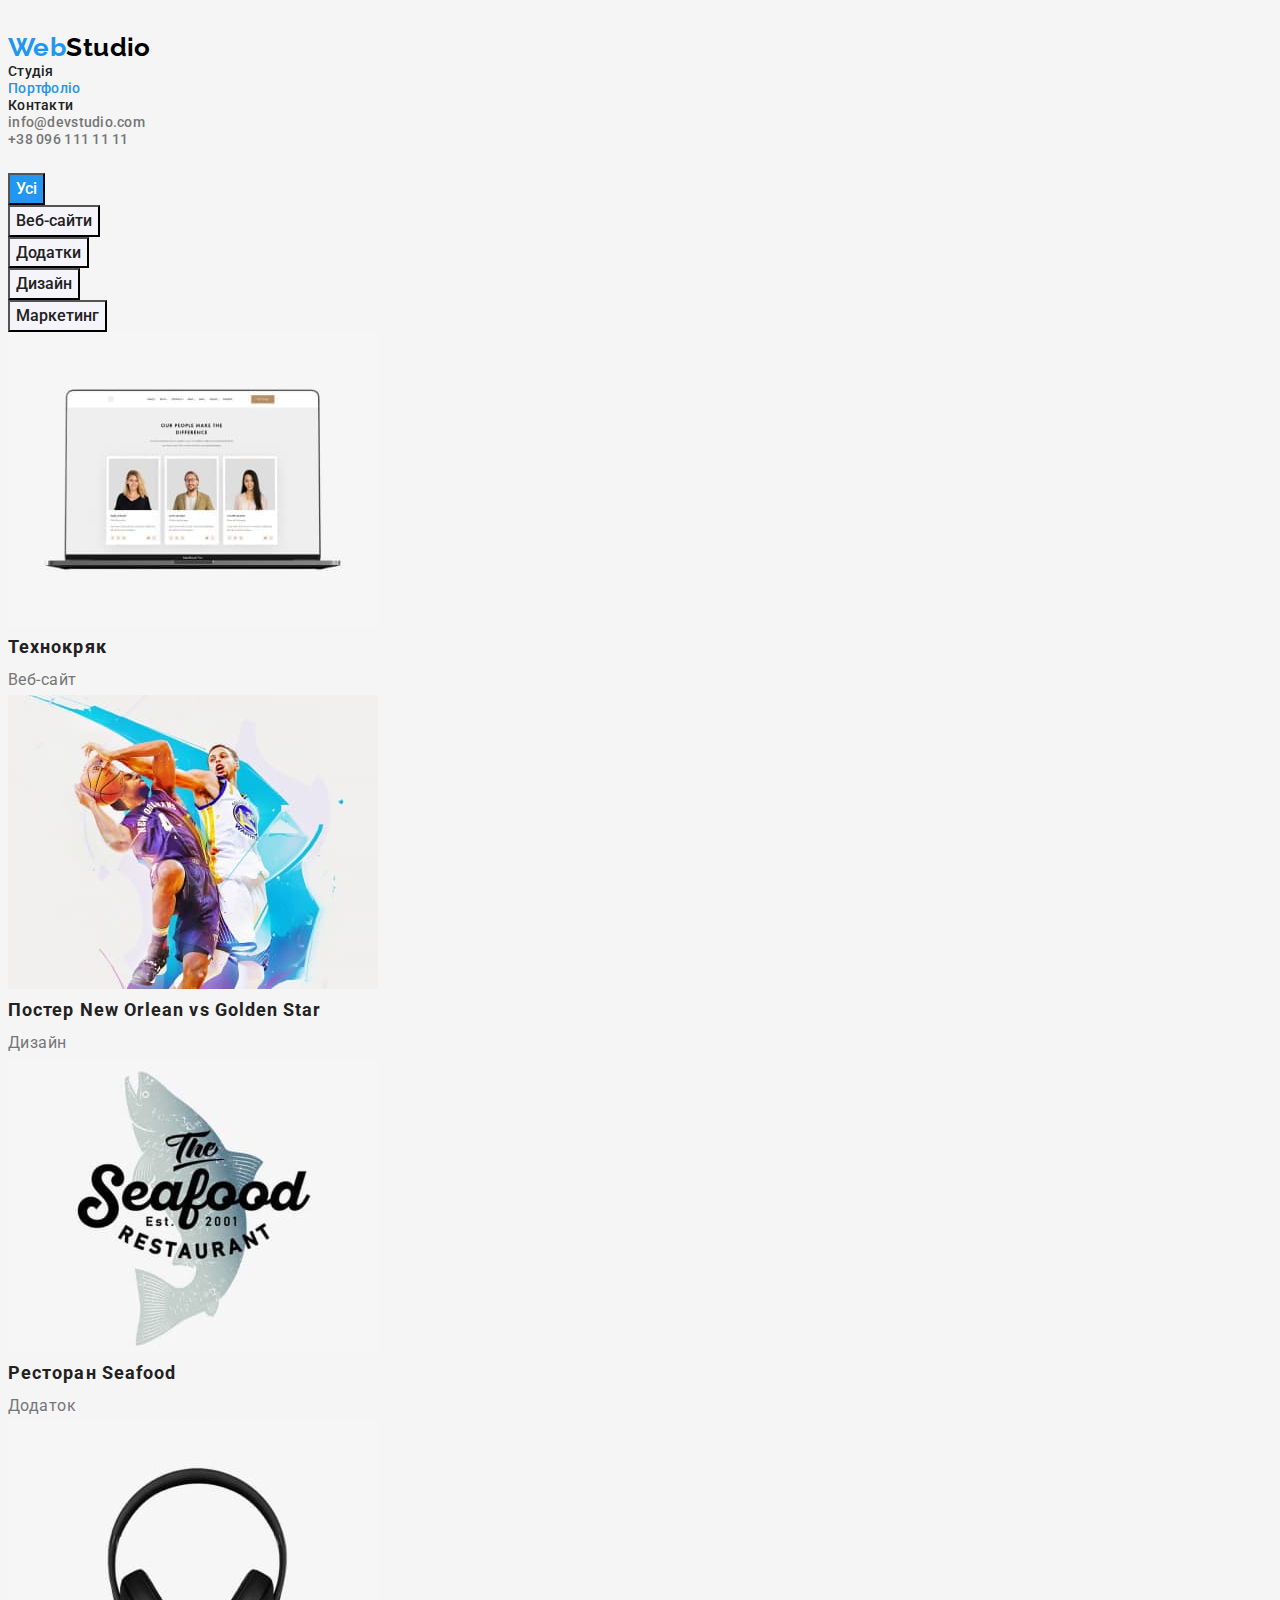
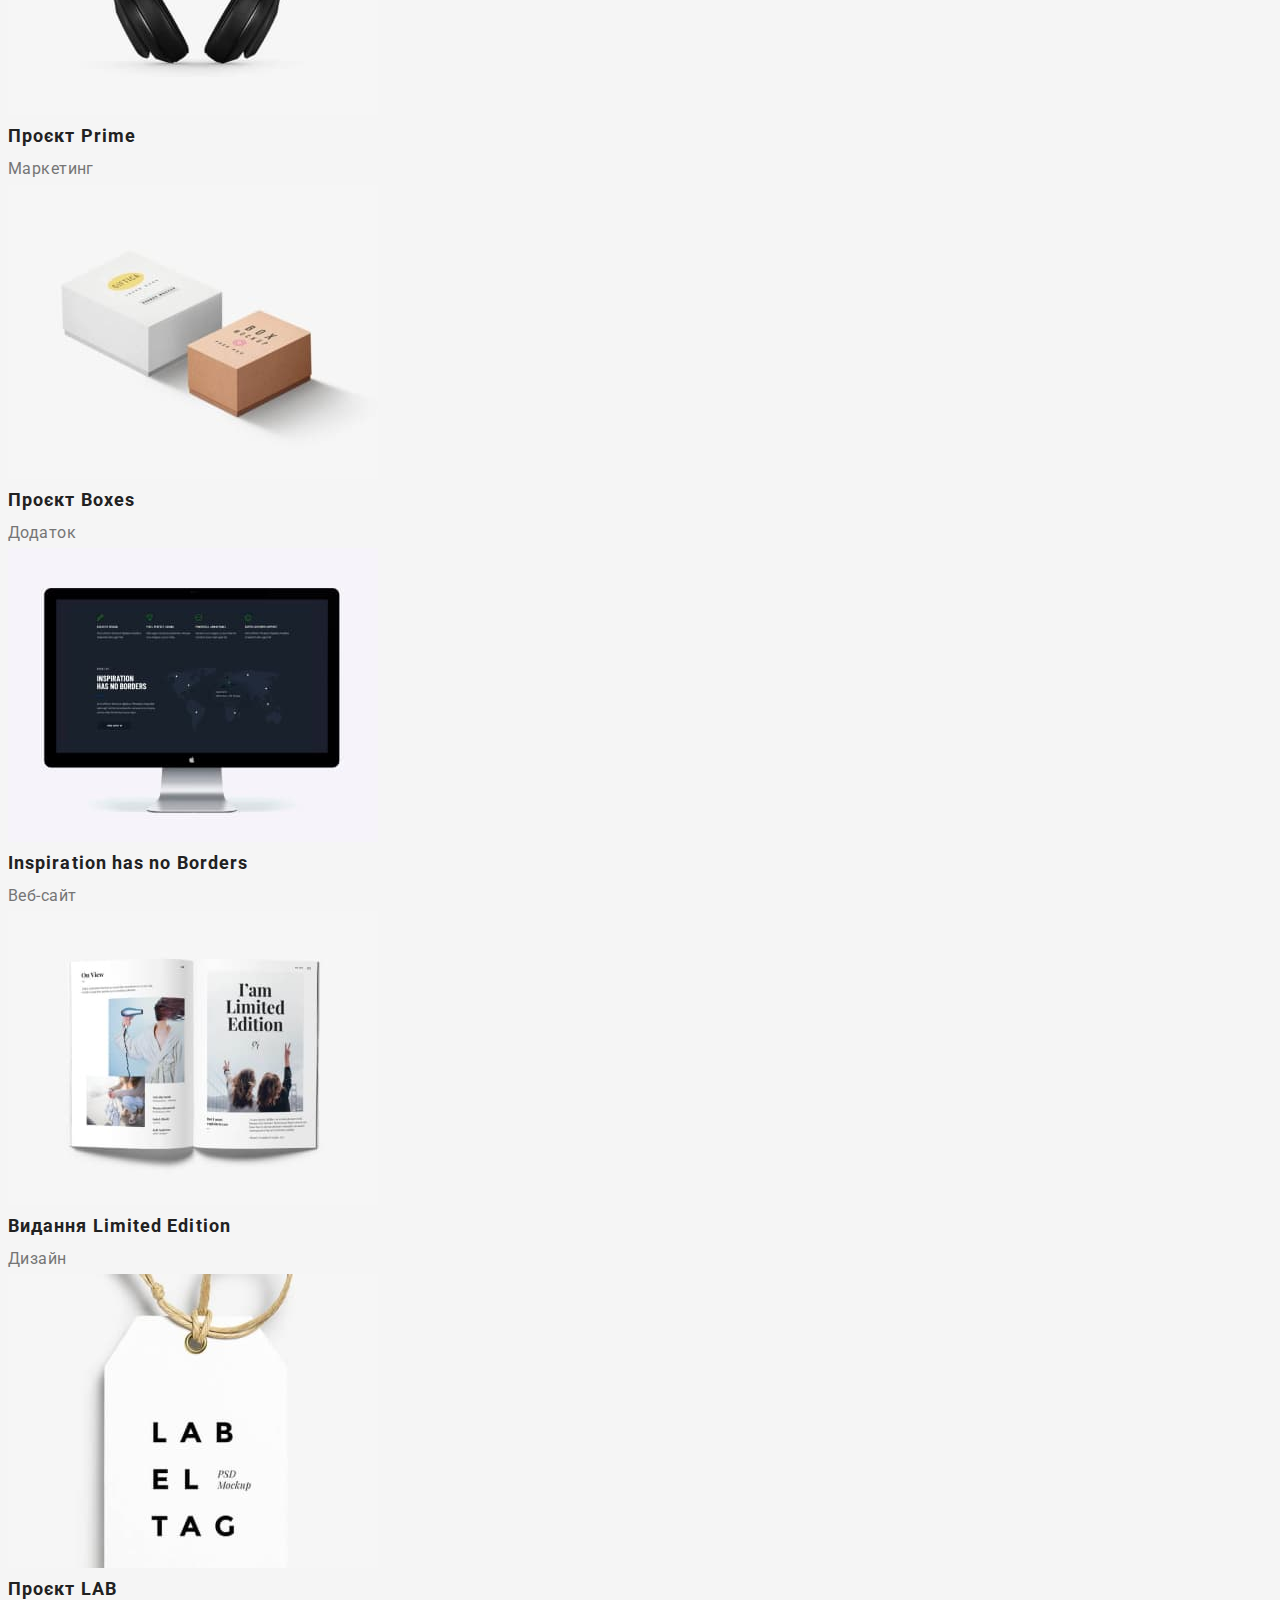
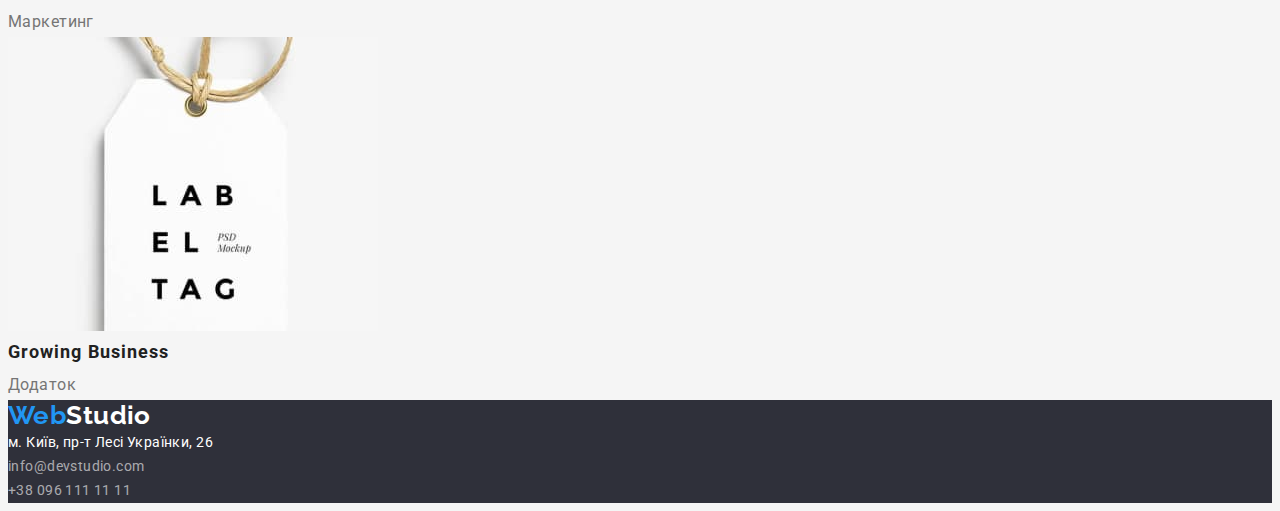
==== portfolio.html @ 20c43518 "додано відступи" ====
<!DOCTYPE html>
<html lang="uk">
<head>
    <meta charset="UTF-8">
    <meta http-equiv="X-UA-Compatible" content="IE=edge">
    <meta name="viewport" content="width=device-width, initial-scale=1.0">
    <title>Web Studio</title>
    <link rel="preconnect" href="https://fonts.googleapis.com">
    <link rel="preconnect" href="https://fonts.gstatic.com" crossorigin>
    <link href="https://fonts.googleapis.com/css2?family=Raleway:wght@700&family=Roboto:wght@400;500;700;900&display=swap" rel="stylesheet">
    <link rel="stylesheet" href="./css/styles.css">
</head>
<body>
    <header class="header">
        <nav>
            <a class="logo link" href="./index.html">Web<span class="logo-part">Studio</span></a>
            <ul class="header-list list">
                <li class="header-item">
                    <a class="header-link link" href="./index.html">Студія</a>
                </li>
                <li class="header-item">
                    <a  class="header-link link current" href="./portfolio.html">Портфоліо</a>
                </li>
                <li class="header-item">
                    <a class="header-link link" href="">Контакти</a>
                </li>
            </ul>
        </nav>
        <ul class="header-contacts list">
            <li>
                <a class="contacts-link link" href="mailto:info@devstudio.com">info@devstudio.com</a>
            </li>
            <li>        
                <a class="contacts-link link" href="tel:+380961111111">+38 096 111 11 11</a>
            </li>
        </ul>        
    </header>
    <main>
        <section class="portfolio">
            <h1 class="visually-hidden">Portfolio</h1>
            <!-- Фільтр  -->
            <ul class="filter-list list">
                <li class="filter-item">
                    <button class="filter-btn current" type="button">Усі</button>
                </li>
                <li class="filter-item">
                    <button class="filter-btn" type="button">Веб-сайти</button>
                </li>
                <li class="filter-item">
                    <button class="filter-btn" type="button">Додатки</button>
                </li>
                <li class="filter-item">
                    <button class="filter-btn" type="button">Дизайн</button>
                </li>
                <li class="filter-item">
                    <button class="filter-btn" type="button">Маркетинг</button>
                </li>
            </ul>
            <!-- Portfolio -->
            <ul class="portfolio-list list">
                <li class="portfolio-item">
                    <a class="link" href="">
                        <img src="./img/portfolio1.jpg" alt="Веб-сайт Тухнохряк."width="370"/>
                        <h2 class="portfolio-title">Технокряк</h2>
                        <p class="portfolio-text">Веб-сайт</p>
                    </a>
                </li>
                <li class="portfolio-item">
                    <a class="link" href="">
                        <img src="./img/portfolio2.jpg" alt="Дизайн постеру New Orlean vs Golden Star."width="370"/>
                        <h2 class="portfolio-title">Постер New Orlean vs Golden Star</h2>
                        <p class="portfolio-text">Дизайн</p>
                    </a>
                </li>
                <li class="portfolio-item">
                    <a class="link" href="">
                        <img src="./img/portfolio3.jpg" alt="Додаток ресторану Seafood." width="370"/>
                        <h2 class="portfolio-title">Ресторан Seafood</h2>
                        <p class="portfolio-text">Додаток</p>
                    </a>
                </li>
                <li class="portfolio-item">
                    <a class="link" href="">
                        <img src="./img/portfolio4.jpg" alt="Маркетинг проєкту Prime."width="370"/>
                        <h2 class="portfolio-title">Проєкт Prime</h2>
                        <p class="portfolio-text">Маркетинг</p>
                    </a>
                </li>
                <li class="portfolio-item">
                    <a class="link" href="">
                        <img src="./img/portfolio5.jpg" alt="Додаток проєкту Boxes."width="370"/>
                        <h2 class="portfolio-title">Проєкт Boxes</h2>
                        <p class="portfolio-text">Додаток</p>
                    </a>
                </li>
                <li class="portfolio-item">
                    <a class="link" href="">
                        <img src="./img/portfolio6.jpg" alt="Веб-сайт Inspiration has no Borders."width="370"/>
                        <h2 class="portfolio-title">Inspiration has no Borders</h2>
                        <p class="portfolio-text">Веб-сайт</p>
                    </a>
                </li>
                <li class="portfolio-item">
                    <a class="link" href="">
                        <img src="./img/portfolio7.jpg" alt="Дизайн виання Limited Edition."width="370"/>
                        <h2 class="portfolio-title">Видання Limited Edition</h2>
                        <p class="portfolio-text">Дизайн</p>
                    </a>
                </li>
                <li class="portfolio-item">
                    <a class="link" href="">
                        <img src="./img/portfolio8.jpg" alt="Маркетинг проєкту LAB."width="370"/>
                        <h2 class="portfolio-title">Проєкт LAB</h2>
                        <p class="portfolio-text">Маркетинг</p>
                    </a>
                </li>
                <li class="portfolio-item">
                    <a class="link" href="">
                        <img src="./img/portfolio8.jpg" alt="Додаток Growing Business."width="370"/>
                        <h2 class="portfolio-title">Growing Business</h2>
                        <p class="portfolio-text">Додаток</p>
                    </a>
                </li>
            </ul>
        </section>
    </main>
    <footer class="footer">
        <a class="logo link" href="./index.html">Web<span class="logo-part">Studio</span></a>
        <address>
            <ul class="footer-address-list list">
                <li>
                    <a class="address-link link" href="https://goo.gl/maps/qJsFLTsWBLWUvJtw5" target="_blank" rel="noopener noreferrer">м. Київ, пр-т Лесі Українки, 26</a>
                </li>
                <li>            
                    <a class="address-contact link" href="mailto:info@devstudio.com">info@devstudio.com</a>
                </li>
                <li>            
                    <a class="address-contact link" href="tel:+380961111111">+38 096 111 11 11</a>
                </li>
            </ul>
        </address>
    </footer>
</body>
</html>
---- css/styles.css ----
:root {
    --accent-color: #2196F3;
    --primary-text-color: #757575;
    --tittle-text-color: #212121;
    --primary-white-color: #FFFFFF;
    --main-font: 'Roboto', sans-serif;
}

p,
h1,
h2,
h3,
h4,
h5,
h6 {
  margin: 0;
}

body {
    font-family: var(--main-font);
    font-size: 14px;
    letter-spacing: 0.03em;
    background-color: #F5F5F5;
    color: var(--primary-text-color);
}

.list {
    padding-left: 0;
    list-style: none;
    margin: 0;
  }
  
.link {
    text-decoration: none;
}

.container {
    width: 1200px;
    padding-left: 15px;
    padding-right: 15px;
    margin: 0 auto;
    outline: 2px solid indianred;
}

.section {
    padding-top: 94px;
    padding-bottom: 94px;
}

.section-title {
    padding-bottom: 50px;
    font-size: 36px;
    line-height: 1.17;
    text-align: center;
    color: var(--tittle-text-color);
}

.visually-hidden {
    position: absolute;
     white-space: nowrap;
     width: 1px;
     height: 1px;
     overflow: hidden;
     border: 0;
     padding: 0;
     clip: rect(0 0 0 0);
     clip-path: inset(50%);
     margin: -1px;
   }

/* header */
.header {
    padding-top: 24px;
    padding-bottom: 25px;
}

.logo {
    font-family: 'Raleway', sans-serif;
    font-weight: 700;
    font-size: 26px;
    line-height: 1.19;
    color: var(--accent-color);
}

.logo-part {
    color: #000000;
}

.header-link, .contacts-link {
    font-weight: 500;
    line-height: 1.14;
    letter-spacing: 0.02em;
    color: var(--tittle-text-color);
}

 .contacts-link {
    color: inherit;
}

.header-link:hover, .header-link:focus,
.contacts-link:hover, .contacts-link:focus,
.header-link.current {
    color: var(--accent-color);
}

/* HERO */
.hero {
    padding-top: 200px;
    padding-bottom: 200px;
    background-color: #2F303A;
}

.hero-title {
    margin-bottom: 30px;
    font-weight: 900;
    font-size: 44px;
    line-height: 1.36;
    text-align: center;
    letter-spacing: 0.06em;
    text-transform: uppercase;
    color: var(--primary-white-color);
}

.hero-btn {
    display: block;
    margin: 0 auto;
    font-family: inherit;
    font-weight: 700;
    font-size: 16px;
    line-height: 1.88;
    text-align: center;
    letter-spacing: 0.06em;
    color: var(--primary-white-color);
    background-color: var(--accent-color);
    cursor: pointer;
}

/* feature */
.feature {
    padding-top: 94px;
}

.feature-title {
    padding-bottom: 10px;
    font-size: 14px;
    line-height: 1.14;
    text-transform: uppercase;
    color: var(--tittle-text-color);
}

.feature-text {
    line-height: 1.71;
}

/* team */
.team {
    background-color: #F5F4FA;
}

.team-item {
    background-color: var(--primary-white-color);
}

.team-title {
    padding-top: 30px;
    padding-bottom: 10px;
    font-weight: 500;
    font-size: 16px;
    line-height: 1.19;
    color: var(--tittle-text-color);
}

.team-text {
    padding-bottom: 30px;
    font-size: 16px;
    line-height: 1.19;  
}

/* footer */
.footer {
    background-color: #2F303A;
}

.footer .logo-part {
    color: var(--primary-white-color);
}

address {
    font-style: normal;
}

.address-link, .address-contact {
    line-height: 1.71;
    color: var(--primary-white-color);
}

.address-contact {
    color: rgba(255, 255, 255, 0.6);
}

.address-contact:hover, .address-contact:focus {
    color: var(--accent-color);
}

/* portfolio */
.filter-btn {
    font-family: inherit;
    font-weight: 500;
    font-size: 16px;
    line-height: 1.62;
    color: var(--tittle-text-color);
    background-color: #F5F4FA;
    cursor: pointer;
}

.filter-btn:hover, .filter-btn:focus,
.filter-btn.current {
    color: var(--primary-white-color);
    background-color: var(--accent-color);
} 

.portfolio-title{
    font-size: 18px;
    line-height: 2;
    letter-spacing: 0.06em;
    color: var(--tittle-text-color);
}

.portfolio-text {
    font-size: 16px;
    line-height: 1.88;
    color: var(--primary-text-color);
}
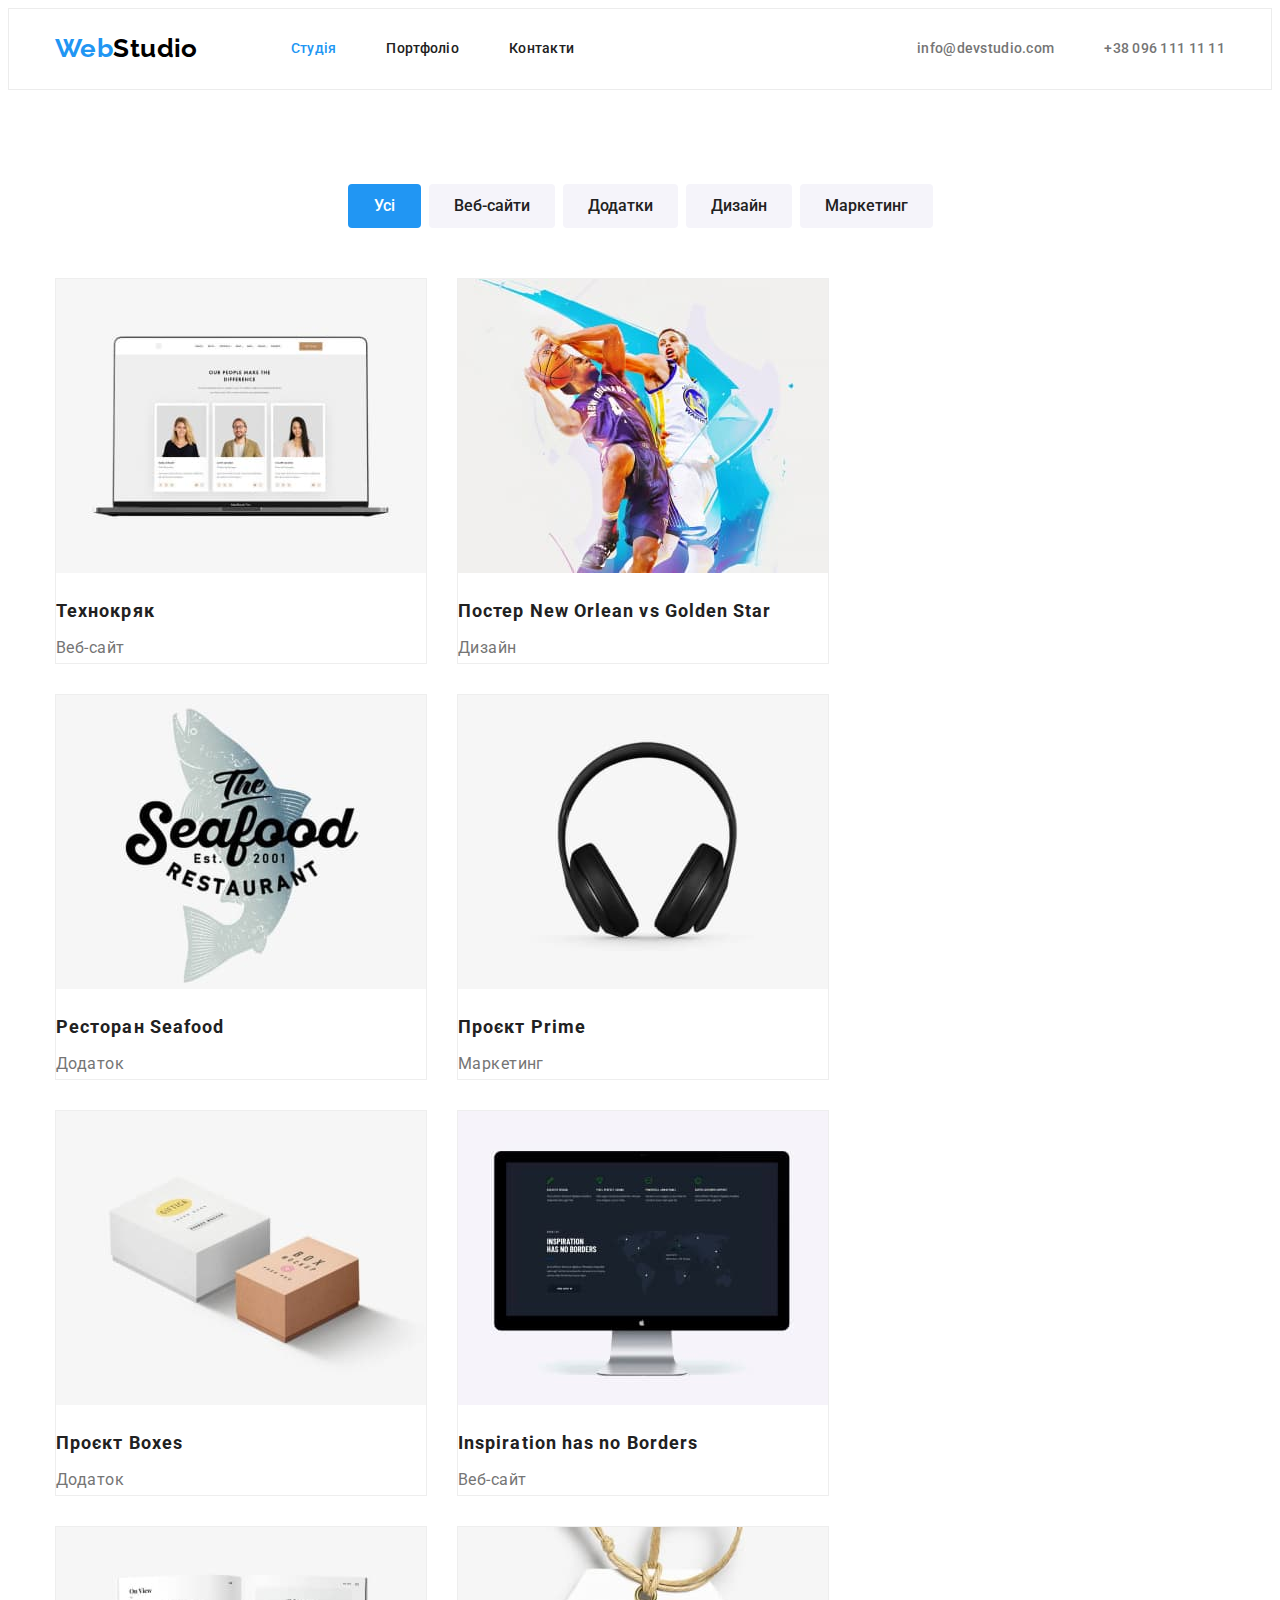
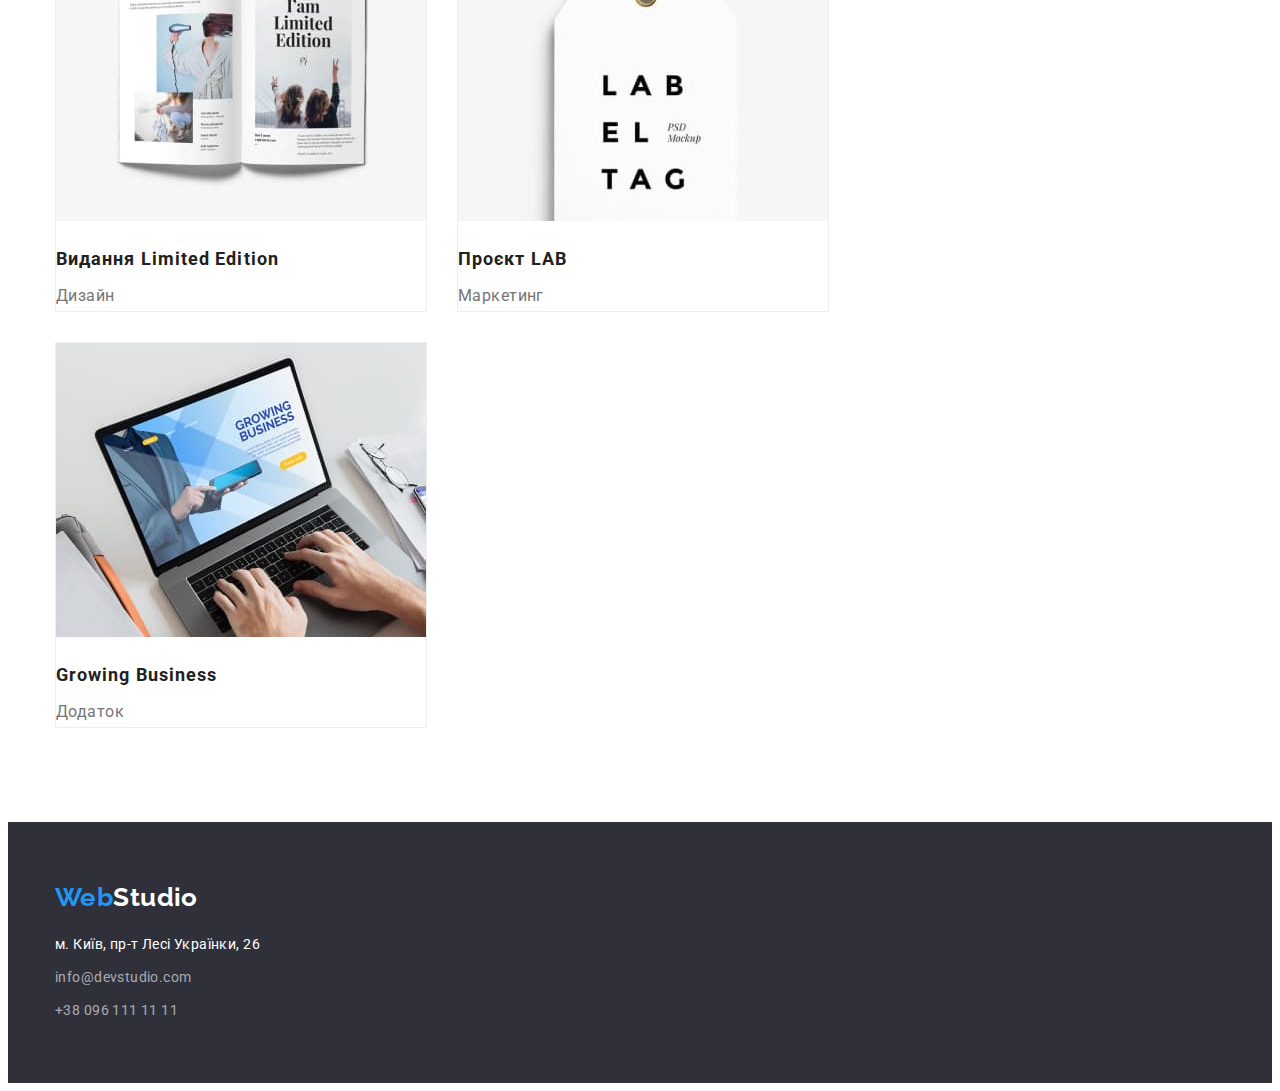
==== commit a766f2ba: "додано стилі для портфоліо" ====
--- a/portfolio.html
+++ b/portfolio.html
@@ -8,137 +8,147 @@
     <link rel="preconnect" href="https://fonts.googleapis.com">
     <link rel="preconnect" href="https://fonts.gstatic.com" crossorigin>
     <link href="https://fonts.googleapis.com/css2?family=Raleway:wght@700&family=Roboto:wght@400;500;700;900&display=swap" rel="stylesheet">
+    <link rel="stylesheet" href="https://cdnjs.cloudflare.com/ajax/libs/modern-normalize/1.1.0/modern-normalize.min.css"
+    integrity="sha512-wpPYUAdjBVSE4KJnH1VR1HeZfpl1ub8YT/NKx4PuQ5NmX2tKuGu6U/JRp5y+Y8XG2tV+wKQpNHVUX03MfMFn9Q=="
+    crossorigin="anonymous"
+    referrerpolicy="no-referrer">
     <link rel="stylesheet" href="./css/styles.css">
 </head>
 <body>
     <header class="header">
-        <nav>
+        <div class="container header-container">
             <a class="logo link" href="./index.html">Web<span class="logo-part">Studio</span></a>
-            <ul class="header-list list">
-                <li class="header-item">
-                    <a class="header-link link" href="./index.html">Студія</a>
+            <nav>
+                <ul class="header-list list">
+                    <li class="header-item">
+                        <a class="header-link link current" href="./index.html">Студія</a>
+                    </li>
+                    <li class="header-item">
+                        <a  class="header-link link" href="./portfolio.html">Портфоліо</a>
+                    </li>
+                    <li class="header-item">
+                        <a class="header-link link" href="">Контакти</a>
+                    </li>
+                </ul>
+            </nav>
+            <ul class="header-contacts list">
+                <li class="contacts-item">
+                    <a class="contacts-link link" href="mailto:info@devstudio.com">info@devstudio.com</a>
                 </li>
-                <li class="header-item">
-                    <a  class="header-link link current" href="./portfolio.html">Портфоліо</a>
-                </li>
-                <li class="header-item">
-                    <a class="header-link link" href="">Контакти</a>
+                <li class="contacts-item">        
+                    <a class="contacts-link link" href="tel:+380961111111">+38 096 111 11 11</a>
                 </li>
             </ul>
-        </nav>
-        <ul class="header-contacts list">
-            <li>
-                <a class="contacts-link link" href="mailto:info@devstudio.com">info@devstudio.com</a>
-            </li>
-            <li>        
-                <a class="contacts-link link" href="tel:+380961111111">+38 096 111 11 11</a>
-            </li>
-        </ul>        
+        </div>        
     </header>
     <main>
         <section class="portfolio">
-            <h1 class="visually-hidden">Portfolio</h1>
-            <!-- Фільтр  -->
-            <ul class="filter-list list">
-                <li class="filter-item">
-                    <button class="filter-btn current" type="button">Усі</button>
-                </li>
-                <li class="filter-item">
-                    <button class="filter-btn" type="button">Веб-сайти</button>
-                </li>
-                <li class="filter-item">
-                    <button class="filter-btn" type="button">Додатки</button>
-                </li>
-                <li class="filter-item">
-                    <button class="filter-btn" type="button">Дизайн</button>
-                </li>
-                <li class="filter-item">
-                    <button class="filter-btn" type="button">Маркетинг</button>
-                </li>
-            </ul>
-            <!-- Portfolio -->
-            <ul class="portfolio-list list">
-                <li class="portfolio-item">
-                    <a class="link" href="">
-                        <img src="./img/portfolio1.jpg" alt="Веб-сайт Тухнохряк."width="370"/>
-                        <h2 class="portfolio-title">Технокряк</h2>
-                        <p class="portfolio-text">Веб-сайт</p>
-                    </a>
-                </li>
-                <li class="portfolio-item">
-                    <a class="link" href="">
-                        <img src="./img/portfolio2.jpg" alt="Дизайн постеру New Orlean vs Golden Star."width="370"/>
-                        <h2 class="portfolio-title">Постер New Orlean vs Golden Star</h2>
-                        <p class="portfolio-text">Дизайн</p>
-                    </a>
-                </li>
-                <li class="portfolio-item">
-                    <a class="link" href="">
-                        <img src="./img/portfolio3.jpg" alt="Додаток ресторану Seafood." width="370"/>
-                        <h2 class="portfolio-title">Ресторан Seafood</h2>
-                        <p class="portfolio-text">Додаток</p>
-                    </a>
-                </li>
-                <li class="portfolio-item">
-                    <a class="link" href="">
-                        <img src="./img/portfolio4.jpg" alt="Маркетинг проєкту Prime."width="370"/>
-                        <h2 class="portfolio-title">Проєкт Prime</h2>
-                        <p class="portfolio-text">Маркетинг</p>
-                    </a>
-                </li>
-                <li class="portfolio-item">
-                    <a class="link" href="">
-                        <img src="./img/portfolio5.jpg" alt="Додаток проєкту Boxes."width="370"/>
-                        <h2 class="portfolio-title">Проєкт Boxes</h2>
-                        <p class="portfolio-text">Додаток</p>
-                    </a>
-                </li>
-                <li class="portfolio-item">
-                    <a class="link" href="">
-                        <img src="./img/portfolio6.jpg" alt="Веб-сайт Inspiration has no Borders."width="370"/>
-                        <h2 class="portfolio-title">Inspiration has no Borders</h2>
-                        <p class="portfolio-text">Веб-сайт</p>
-                    </a>
-                </li>
-                <li class="portfolio-item">
-                    <a class="link" href="">
-                        <img src="./img/portfolio7.jpg" alt="Дизайн виання Limited Edition."width="370"/>
-                        <h2 class="portfolio-title">Видання Limited Edition</h2>
-                        <p class="portfolio-text">Дизайн</p>
-                    </a>
-                </li>
-                <li class="portfolio-item">
-                    <a class="link" href="">
-                        <img src="./img/portfolio8.jpg" alt="Маркетинг проєкту LAB."width="370"/>
-                        <h2 class="portfolio-title">Проєкт LAB</h2>
-                        <p class="portfolio-text">Маркетинг</p>
-                    </a>
-                </li>
-                <li class="portfolio-item">
-                    <a class="link" href="">
-                        <img src="./img/portfolio8.jpg" alt="Додаток Growing Business."width="370"/>
-                        <h2 class="portfolio-title">Growing Business</h2>
-                        <p class="portfolio-text">Додаток</p>
-                    </a>
-                </li>
-            </ul>
+            <div class="container">
+                <h1 class="visually-hidden">Portfolio</h1>
+                <!-- Фільтр  -->
+                <ul class="filter-list list">
+                    <li class="filter-item">
+                        <button class="filter-btn current" type="button">Усі</button>
+                    </li>
+                    <li class="filter-item">
+                        <button class="filter-btn" type="button">Веб-сайти</button>
+                    </li>
+                    <li class="filter-item">
+                        <button class="filter-btn" type="button">Додатки</button>
+                    </li>
+                    <li class="filter-item">
+                        <button class="filter-btn" type="button">Дизайн</button>
+                    </li>
+                    <li class="filter-item">
+                        <button class="filter-btn" type="button">Маркетинг</button>
+                    </li>
+                </ul>
+                <!-- Portfolio -->
+                <ul class="portfolio-list list">
+                    <li class="portfolio-item">
+                        <a class="link" href="">
+                            <img src="./img/portfolio1.jpg" alt="Веб-сайт Тухнохряк."width="370"/>
+                            <h2 class="portfolio-title">Технокряк</h2>
+                            <p class="portfolio-text">Веб-сайт</p>
+                        </a>
+                    </li>
+                    <li class="portfolio-item">
+                        <a class="link" href="">
+                            <img src="./img/portfolio2.jpg" alt="Дизайн постеру New Orlean vs Golden Star."width="370"/>
+                            <h2 class="portfolio-title">Постер New Orlean vs Golden Star</h2>
+                            <p class="portfolio-text">Дизайн</p>
+                        </a>
+                    </li>
+                    <li class="portfolio-item">
+                        <a class="link" href="">
+                            <img src="./img/portfolio3.jpg" alt="Додаток ресторану Seafood." width="370"/>
+                            <h2 class="portfolio-title">Ресторан Seafood</h2>
+                            <p class="portfolio-text">Додаток</p>
+                        </a>
+                    </li>
+                    <li class="portfolio-item">
+                        <a class="link" href="">
+                            <img src="./img/portfolio4.jpg" alt="Маркетинг проєкту Prime."width="370"/>
+                            <h2 class="portfolio-title">Проєкт Prime</h2>
+                            <p class="portfolio-text">Маркетинг</p>
+                        </a>
+                    </li>
+                    <li class="portfolio-item">
+                        <a class="link" href="">
+                            <img src="./img/portfolio5.jpg" alt="Додаток проєкту Boxes."width="370"/>
+                            <h2 class="portfolio-title">Проєкт Boxes</h2>
+                            <p class="portfolio-text">Додаток</p>
+                        </a>
+                    </li>
+                    <li class="portfolio-item">
+                        <a class="link" href="">
+                            <img src="./img/portfolio6.jpg" alt="Веб-сайт Inspiration has no Borders."width="370"/>
+                            <h2 class="portfolio-title">Inspiration has no Borders</h2>
+                            <p class="portfolio-text">Веб-сайт</p>
+                        </a>
+                    </li>
+                    <li class="portfolio-item">
+                        <a class="link" href="">
+                            <img src="./img/portfolio7.jpg" alt="Дизайн виання Limited Edition."width="370"/>
+                            <h2 class="portfolio-title">Видання Limited Edition</h2>
+                            <p class="portfolio-text">Дизайн</p>
+                        </a>
+                    </li>
+                    <li class="portfolio-item">
+                        <a class="link" href="">
+                            <img src="./img/portfolio8.jpg" alt="Маркетинг проєкту LAB."width="370"/>
+                            <h2 class="portfolio-title">Проєкт LAB</h2>
+                            <p class="portfolio-text">Маркетинг</p>
+                        </a>
+                    </li>
+                    <li class="portfolio-item">
+                        <a class="link" href="">
+                            <img src="./img/portfolio9.jpg" alt="Додаток Growing Business."width="370"/>
+                            <h2 class="portfolio-title">Growing Business</h2>
+                            <p class="portfolio-text">Додаток</p>
+                        </a>
+                    </li>
+                </ul>
+            </div>
         </section>
     </main>
     <footer class="footer">
-        <a class="logo link" href="./index.html">Web<span class="logo-part">Studio</span></a>
-        <address>
-            <ul class="footer-address-list list">
-                <li>
-                    <a class="address-link link" href="https://goo.gl/maps/qJsFLTsWBLWUvJtw5" target="_blank" rel="noopener noreferrer">м. Київ, пр-т Лесі Українки, 26</a>
-                </li>
-                <li>            
-                    <a class="address-contact link" href="mailto:info@devstudio.com">info@devstudio.com</a>
-                </li>
-                <li>            
-                    <a class="address-contact link" href="tel:+380961111111">+38 096 111 11 11</a>
-                </li>
-            </ul>
-        </address>
+        <div class="container">
+            <a class="logo link" href="./index.html">Web<span class="logo-part">Studio</span></a>
+            <address>
+                <ul class="footer-address-list list">
+                    <li class="adress-item">
+                        <a class="address-link link" href="https://goo.gl/maps/qJsFLTsWBLWUvJtw5" target="_blank" rel="noopener noreferrer">м. Київ, пр-т Лесі Українки, 26</a>
+                    </li>
+                    <li class="adress-item">            
+                        <a class="address-contact link" href="mailto:info@devstudio.com">info@devstudio.com</a>
+                    </li>
+                    <li class="adress-item">            
+                        <a class="address-contact link" href="tel:+380961111111">+38 096 111 11 11</a>
+                    </li>
+                </ul>
+            </address>
+        </div>
     </footer>
 </body>
 </html>--- a/css/styles.css
+++ b/css/styles.css
@@ -5,6 +5,12 @@
     --tittle-text-color: #212121;
     --primary-white-color: #FFFFFF;
     --main-font: 'Roboto', sans-serif;
+}
+
+*,
+*::before,
+*::after {
+  box-sizing: border-box;
 }
 
 p,
@@ -17,18 +23,22 @@
   margin: 0;
 }
 
+img {
+    display: block;
+  }
+
 body {
     font-family: var(--main-font);
     font-size: 14px;
     letter-spacing: 0.03em;
-    background-color: #F5F5F5;
+    background-color: var(--primary-white-color);
     color: var(--primary-text-color);
 }
 
 .list {
     padding-left: 0;
+    margin: 0;
     list-style: none;
-    margin: 0;
   }
   
 .link {
@@ -40,7 +50,7 @@
     padding-left: 15px;
     padding-right: 15px;
     margin: 0 auto;
-    outline: 2px solid indianred;
+    /* outline: 2px solid indianred; */
 }
 
 .section {
@@ -49,7 +59,7 @@
 }
 
 .section-title {
-    padding-bottom: 50px;
+    margin-bottom: 50px;
     font-size: 36px;
     line-height: 1.17;
     text-align: center;
@@ -73,6 +83,12 @@
 .header {
     padding-top: 24px;
     padding-bottom: 25px;
+    border: 1px solid #ECECEC;
+}
+
+.header-container {
+    display: flex;
+    align-items: center;
 }
 
 .logo {
@@ -87,6 +103,20 @@
     color: #000000;
 }
 
+.header-list {
+    display: flex;
+    margin-left: 93px;
+}
+
+.header-contacts {
+    display: flex;
+    margin-left: auto;
+}
+
+.header-item:not(:last-child), .contacts-item:not(:last-child) {
+    margin-right: 50px;
+}
+
 .header-link, .contacts-link {
     font-weight: 500;
     line-height: 1.14;
@@ -108,11 +138,15 @@
 .hero {
     padding-top: 200px;
     padding-bottom: 200px;
+    text-align: center;
     background-color: #2F303A;
 }
 
 .hero-title {
+    width: 696px;
     margin-bottom: 30px;
+    margin-right: auto;
+    margin-left: auto;
     font-weight: 900;
     font-size: 44px;
     line-height: 1.36;
@@ -123,8 +157,12 @@
 }
 
 .hero-btn {
-    display: block;
-    margin: 0 auto;
+    display: inline-block;
+    border-radius: 4px;
+    border: solid transparent;
+    box-shadow: 0px 4px 4px rgba(0, 0, 0, 0.15);
+    padding: 10px 32px;
+    min-width: 216px;
     font-family: inherit;
     font-weight: 700;
     font-size: 16px;
@@ -139,10 +177,20 @@
 /* feature */
 .feature {
     padding-top: 94px;
+    background-color: var(--primary-white-color);
+}
+
+.feature-list {
+    display: flex;
+    justify-content: space-between;
+}
+
+.feature-item {
+    width: 270px;
 }
 
 .feature-title {
-    padding-bottom: 10px;
+    margin-bottom: 10px;
     font-size: 14px;
     line-height: 1.14;
     text-transform: uppercase;
@@ -153,32 +201,50 @@
     line-height: 1.71;
 }
 
+/* about */
+.abot-list {
+    display: flex;
+    justify-content: space-between;
+}
+
 /* team */
 .team {
     background-color: #F5F4FA;
 }
 
+.team-list {
+    display: flex;
+    justify-content: space-between;
+}
+
 .team-item {
+    width: 270px;
     background-color: var(--primary-white-color);
+    box-shadow: 0px 1px 3px rgba(0, 0, 0, 0.12), 0px 1px 1px rgba(0, 0, 0, 0.14), 0px 2px 1px rgba(0, 0, 0, 0.2);
+    border-radius: 0px 0px 4px 4px;
 }
 
 .team-title {
-    padding-top: 30px;
-    padding-bottom: 10px;
+    margin-top: 30px;
+    margin-bottom: 10px;
     font-weight: 500;
     font-size: 16px;
     line-height: 1.19;
+    text-align: center;
     color: var(--tittle-text-color);
 }
 
 .team-text {
-    padding-bottom: 30px;
-    font-size: 16px;
-    line-height: 1.19;  
+    margin-bottom: 30px;
+    font-size: 16px;
+    line-height: 1.19;
+    text-align: center;  
 }
 
 /* footer */
 .footer {
+    padding-top: 60px;
+    padding-bottom: 60px;
     background-color: #2F303A;
 }
 
@@ -187,7 +253,12 @@
 }
 
 address {
+    margin-top: 20px;
     font-style: normal;
+}
+
+.adress-item:not(:last-child) {
+    margin-bottom: 9px;
 }
 
 .address-link, .address-contact {
@@ -204,11 +275,26 @@
 }
 
 /* portfolio */
+
+.filter-list {
+    display: flex;
+    justify-content: center;
+    padding-top: 94px;
+    margin-bottom: 50px;
+    gap: 8px;
+}
+
 .filter-btn {
+    display: inline-block;
+    border-radius: 4px;
+    border: solid transparent;
+    padding: 6px 22px;
+    min-width: 73px;
     font-family: inherit;
     font-weight: 500;
     font-size: 16px;
     line-height: 1.62;
+    text-align: center;
     color: var(--tittle-text-color);
     background-color: #F5F4FA;
     cursor: pointer;
@@ -218,9 +304,23 @@
 .filter-btn.current {
     color: var(--primary-white-color);
     background-color: var(--accent-color);
-} 
-
-.portfolio-title{
+}
+
+.portfolio-list {
+    display: flex;
+    flex-wrap: wrap;
+    gap: 30px;
+    padding-bottom: 94px;
+}
+
+.portfolio-item {
+    width: calc((100%-60px)/3);
+    border: 1px solid #EEEEEE;
+}
+
+.portfolio-title {
+    margin-top: 20px;
+    margin-bottom: 4px;
     font-size: 18px;
     line-height: 2;
     letter-spacing: 0.06em;
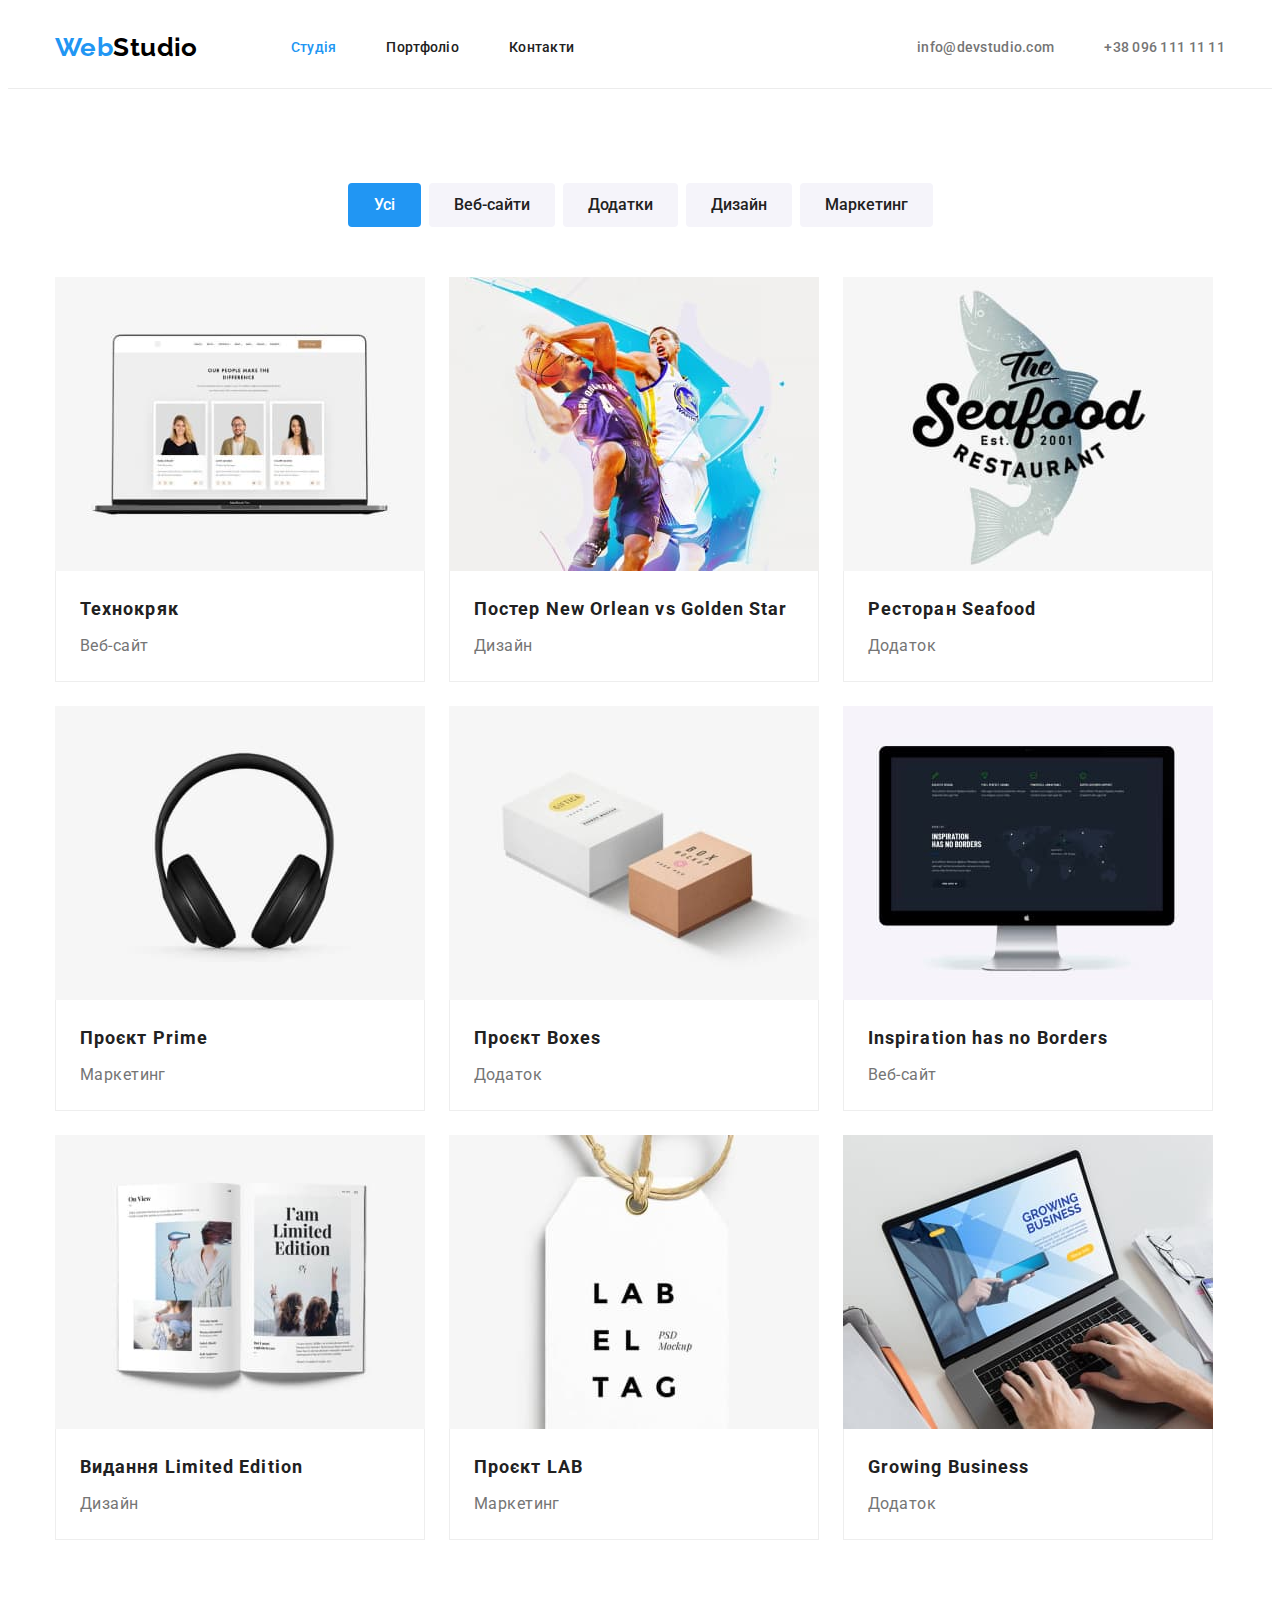
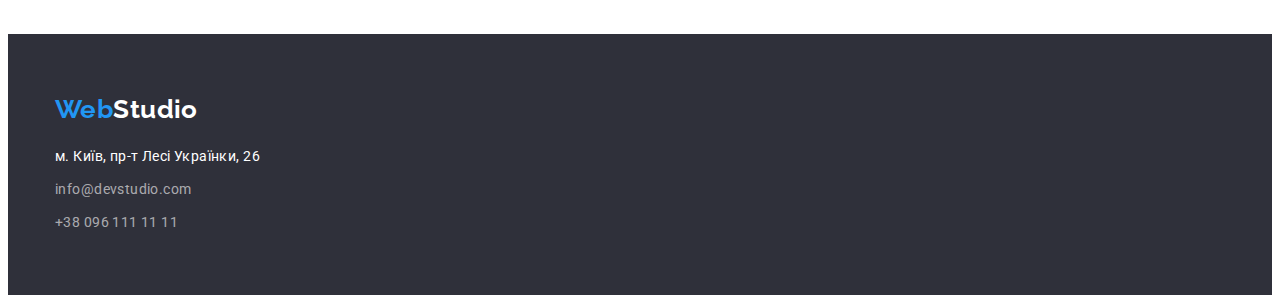
==== commit 126da994: "додано рамки роботам в портфоліо" ====
--- a/portfolio.html
+++ b/portfolio.html
@@ -68,64 +68,82 @@
                     <li class="portfolio-item">
                         <a class="link" href="">
                             <img src="./img/portfolio1.jpg" alt="Веб-сайт Тухнохряк."width="370"/>
-                            <h2 class="portfolio-title">Технокряк</h2>
-                            <p class="portfolio-text">Веб-сайт</p>
+                            <div class="portfolio-content">
+                                <h2 class="portfolio-title">Технокряк</h2>
+                                <p class="portfolio-text">Веб-сайт</p>
+                            </div>
                         </a>
                     </li>
                     <li class="portfolio-item">
                         <a class="link" href="">
                             <img src="./img/portfolio2.jpg" alt="Дизайн постеру New Orlean vs Golden Star."width="370"/>
-                            <h2 class="portfolio-title">Постер New Orlean vs Golden Star</h2>
-                            <p class="portfolio-text">Дизайн</p>
+                            <div class="portfolio-content">
+                                <h2 class="portfolio-title">Постер New Orlean vs Golden Star</h2>
+                                <p class="portfolio-text">Дизайн</p>
+                            </div>
                         </a>
                     </li>
                     <li class="portfolio-item">
                         <a class="link" href="">
                             <img src="./img/portfolio3.jpg" alt="Додаток ресторану Seafood." width="370"/>
-                            <h2 class="portfolio-title">Ресторан Seafood</h2>
-                            <p class="portfolio-text">Додаток</p>
+                            <div class="portfolio-content">
+                                <h2 class="portfolio-title">Ресторан Seafood</h2>
+                                <p class="portfolio-text">Додаток</p>   
+                            </div>   
                         </a>
                     </li>
                     <li class="portfolio-item">
                         <a class="link" href="">
                             <img src="./img/portfolio4.jpg" alt="Маркетинг проєкту Prime."width="370"/>
-                            <h2 class="portfolio-title">Проєкт Prime</h2>
-                            <p class="portfolio-text">Маркетинг</p>
+                            <div class="portfolio-content">
+                                <h2 class="portfolio-title">Проєкт Prime</h2>
+                                <p class="portfolio-text">Маркетинг</p>
+                            </div>
                         </a>
                     </li>
                     <li class="portfolio-item">
                         <a class="link" href="">
                             <img src="./img/portfolio5.jpg" alt="Додаток проєкту Boxes."width="370"/>
-                            <h2 class="portfolio-title">Проєкт Boxes</h2>
-                            <p class="portfolio-text">Додаток</p>
+                            <div class="portfolio-content">
+                                <h2 class="portfolio-title">Проєкт Boxes</h2>
+                                <p class="portfolio-text">Додаток</p>
+                            </div>
                         </a>
                     </li>
                     <li class="portfolio-item">
                         <a class="link" href="">
                             <img src="./img/portfolio6.jpg" alt="Веб-сайт Inspiration has no Borders."width="370"/>
-                            <h2 class="portfolio-title">Inspiration has no Borders</h2>
-                            <p class="portfolio-text">Веб-сайт</p>
+                            <div class="portfolio-content">
+                                <h2 class="portfolio-title">Inspiration has no Borders</h2>
+                                <p class="portfolio-text">Веб-сайт</p>
+                            </div>
                         </a>
                     </li>
                     <li class="portfolio-item">
                         <a class="link" href="">
                             <img src="./img/portfolio7.jpg" alt="Дизайн виання Limited Edition."width="370"/>
-                            <h2 class="portfolio-title">Видання Limited Edition</h2>
-                            <p class="portfolio-text">Дизайн</p>
+                            <div class="portfolio-content">
+                                <h2 class="portfolio-title">Видання Limited Edition</h2>
+                                <p class="portfolio-text">Дизайн</p>
+                            </div>
                         </a>
                     </li>
                     <li class="portfolio-item">
                         <a class="link" href="">
                             <img src="./img/portfolio8.jpg" alt="Маркетинг проєкту LAB."width="370"/>
-                            <h2 class="portfolio-title">Проєкт LAB</h2>
-                            <p class="portfolio-text">Маркетинг</p>
+                            <div class="portfolio-content">
+                                <h2 class="portfolio-title">Проєкт LAB</h2>
+                                <p class="portfolio-text">Маркетинг</p>
+                            </div>
                         </a>
                     </li>
                     <li class="portfolio-item">
                         <a class="link" href="">
                             <img src="./img/portfolio9.jpg" alt="Додаток Growing Business."width="370"/>
-                            <h2 class="portfolio-title">Growing Business</h2>
-                            <p class="portfolio-text">Додаток</p>
+                            <div class="portfolio-content">
+                                <h2 class="portfolio-title">Growing Business</h2>
+                                <p class="portfolio-text">Додаток</p>
+                            </div>
                         </a>
                     </li>
                 </ul>
--- a/css/styles.css
+++ b/css/styles.css
@@ -83,7 +83,7 @@
 .header {
     padding-top: 24px;
     padding-bottom: 25px;
-    border: 1px solid #ECECEC;
+    border-bottom: 1px solid #ECECEC;
 }
 
 .header-container {
@@ -309,18 +309,31 @@
 .portfolio-list {
     display: flex;
     flex-wrap: wrap;
-    gap: 30px;
     padding-bottom: 94px;
 }
 
 .portfolio-item {
-    width: calc((100%-60px)/3);
+    flex-basis: calc((100% - 60px) / 3);
+    margin-right: 24px;
+    margin-bottom: 24px;
+}
+
+.portfolio-item:nth-child(3n) {
+    margin-right: 0;
+    }
+
+.portfolio-item:nth-last-child(-n + 3) {
+    margin-bottom: 0;
+}
+
+.portfolio-content {
     border: 1px solid #EEEEEE;
+    border-top: transparent;
 }
 
 .portfolio-title {
-    margin-top: 20px;
-    margin-bottom: 4px;
+    padding-top: 20px;
+    margin: 0 24px 4px;
     font-size: 18px;
     line-height: 2;
     letter-spacing: 0.06em;
@@ -328,6 +341,7 @@
 }
 
 .portfolio-text {
+    margin: 0 24px 20px;
     font-size: 16px;
     line-height: 1.88;
     color: var(--primary-text-color);
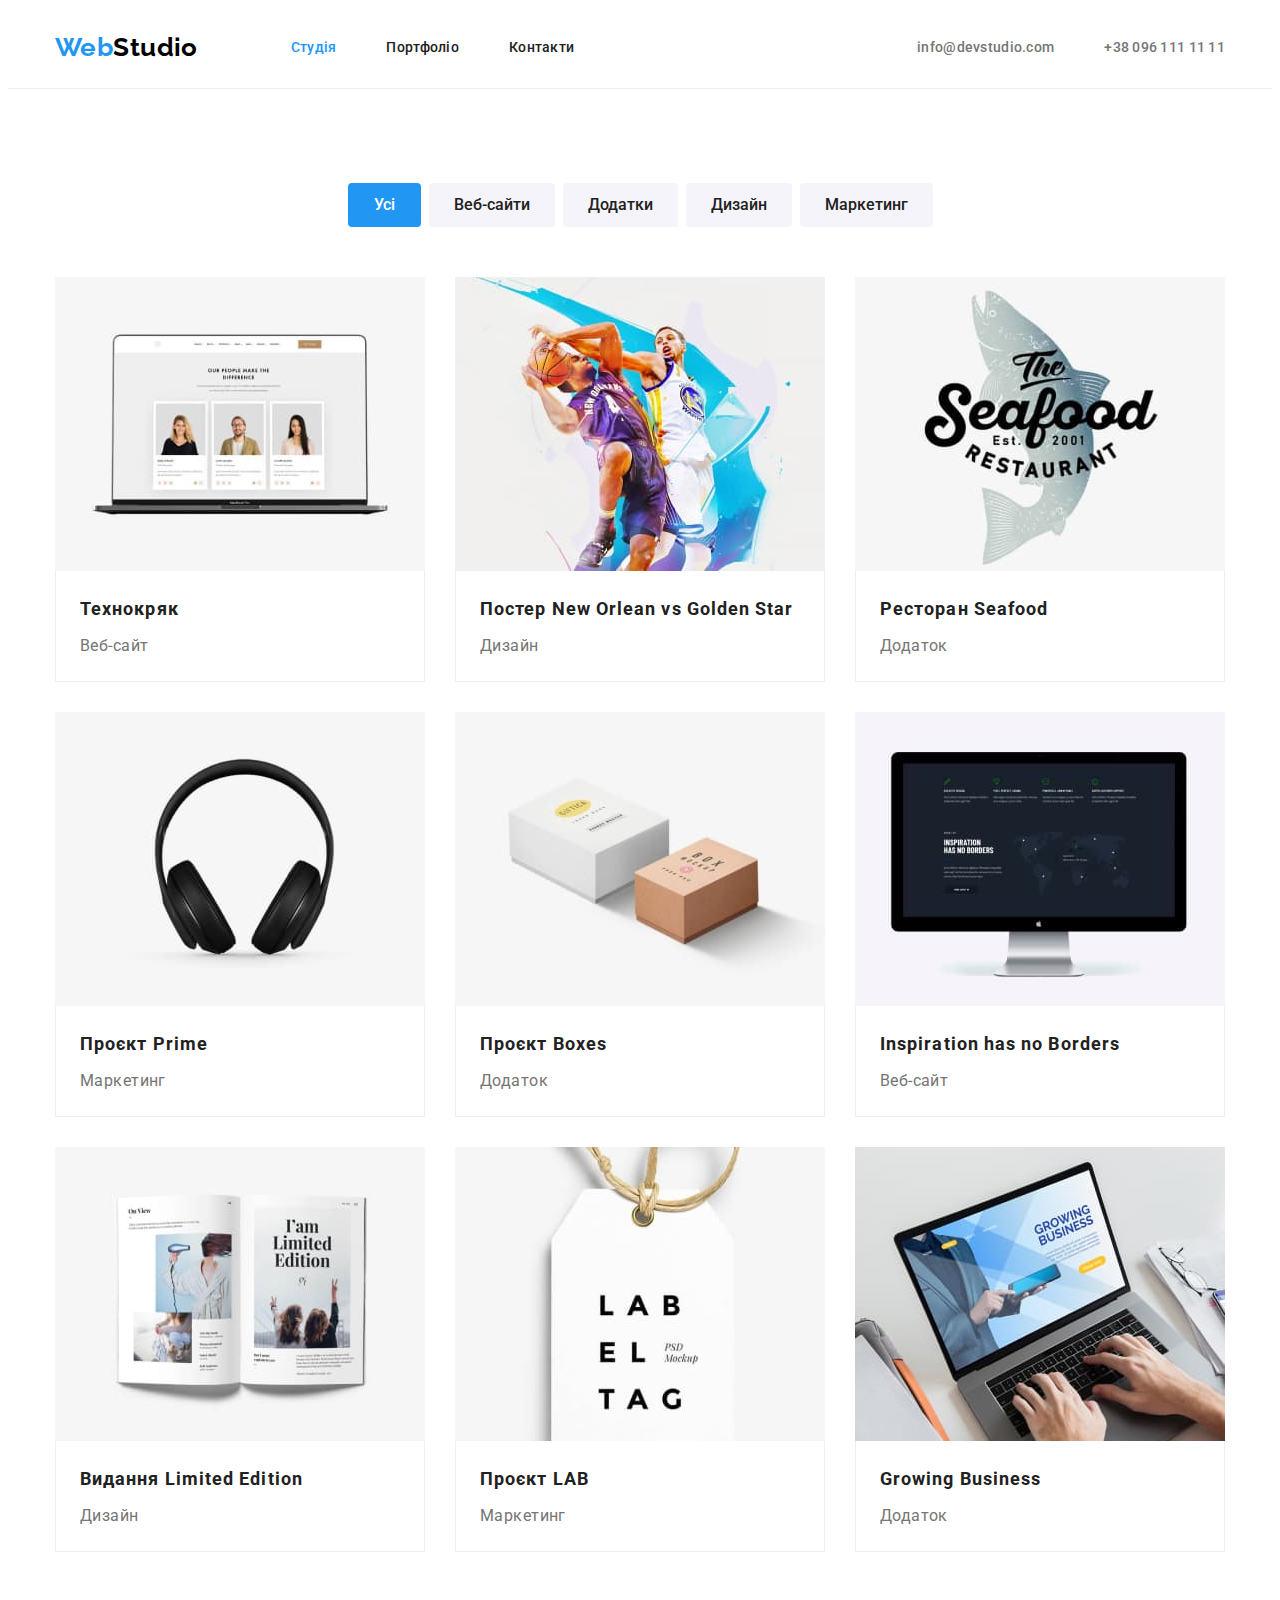
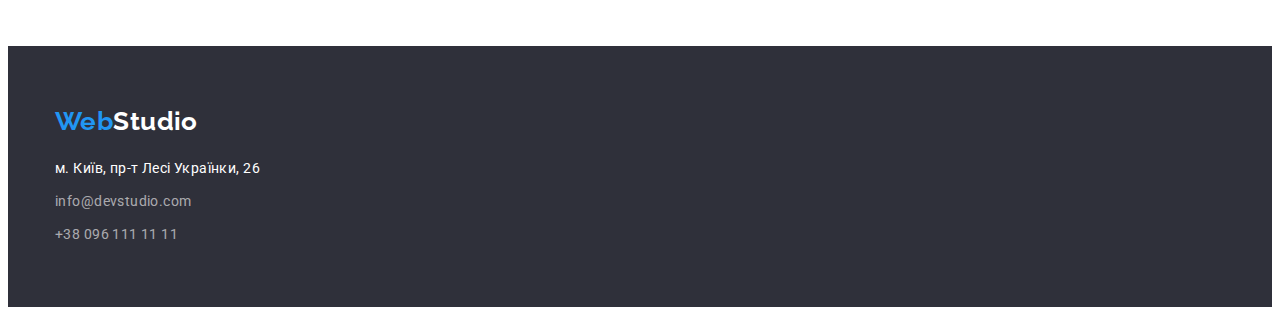
==== commit 1ca0a088: "оновлено стилі робот портфоліо" ====
--- a/portfolio.html
+++ b/portfolio.html
@@ -18,7 +18,7 @@
     <header class="header">
         <div class="container header-container">
             <a class="logo link" href="./index.html">Web<span class="logo-part">Studio</span></a>
-            <nav>
+            <nav class="site-nav">
                 <ul class="header-list list">
                     <li class="header-item">
                         <a class="header-link link current" href="./index.html">Студія</a>
@@ -42,7 +42,7 @@
         </div>        
     </header>
     <main>
-        <section class="portfolio">
+        <section class="portfoli section">
             <div class="container">
                 <h1 class="visually-hidden">Portfolio</h1>
                 <!-- Фільтр  -->
--- a/css/styles.css
+++ b/css/styles.css
@@ -25,6 +25,8 @@
 
 img {
     display: block;
+    max-width: 100%;
+    height: auto;
   }
 
 body {
@@ -103,9 +105,12 @@
     color: #000000;
 }
 
+.site-nav {
+    margin-left: 93px;
+}
+
 .header-list {
     display: flex;
-    margin-left: 93px;
 }
 
 .header-contacts {
@@ -175,10 +180,6 @@
 }
 
 /* feature */
-.feature {
-    padding-top: 94px;
-    background-color: var(--primary-white-color);
-}
 
 .feature-list {
     display: flex;
@@ -224,8 +225,11 @@
     border-radius: 0px 0px 4px 4px;
 }
 
+.team-content {
+    padding: 30px;
+}
+
 .team-title {
-    margin-top: 30px;
     margin-bottom: 10px;
     font-weight: 500;
     font-size: 16px;
@@ -235,7 +239,6 @@
 }
 
 .team-text {
-    margin-bottom: 30px;
     font-size: 16px;
     line-height: 1.19;
     text-align: center;  
@@ -279,7 +282,6 @@
 .filter-list {
     display: flex;
     justify-content: center;
-    padding-top: 94px;
     margin-bottom: 50px;
     gap: 8px;
 }
@@ -290,7 +292,7 @@
     border: solid transparent;
     padding: 6px 22px;
     min-width: 73px;
-    font-family: inherit;
+    font-family: var(--main-font);
     font-weight: 500;
     font-size: 16px;
     line-height: 1.62;
@@ -309,13 +311,12 @@
 .portfolio-list {
     display: flex;
     flex-wrap: wrap;
-    padding-bottom: 94px;
 }
 
 .portfolio-item {
     flex-basis: calc((100% - 60px) / 3);
-    margin-right: 24px;
-    margin-bottom: 24px;
+    margin-right: 30px;
+    margin-bottom: 30px;
 }
 
 .portfolio-item:nth-child(3n) {
@@ -327,13 +328,13 @@
 }
 
 .portfolio-content {
+    padding: 20px 24px;
     border: 1px solid #EEEEEE;
     border-top: transparent;
 }
 
 .portfolio-title {
-    padding-top: 20px;
-    margin: 0 24px 4px;
+    margin-bottom: 4px;
     font-size: 18px;
     line-height: 2;
     letter-spacing: 0.06em;
@@ -341,7 +342,6 @@
 }
 
 .portfolio-text {
-    margin: 0 24px 20px;
     font-size: 16px;
     line-height: 1.88;
     color: var(--primary-text-color);
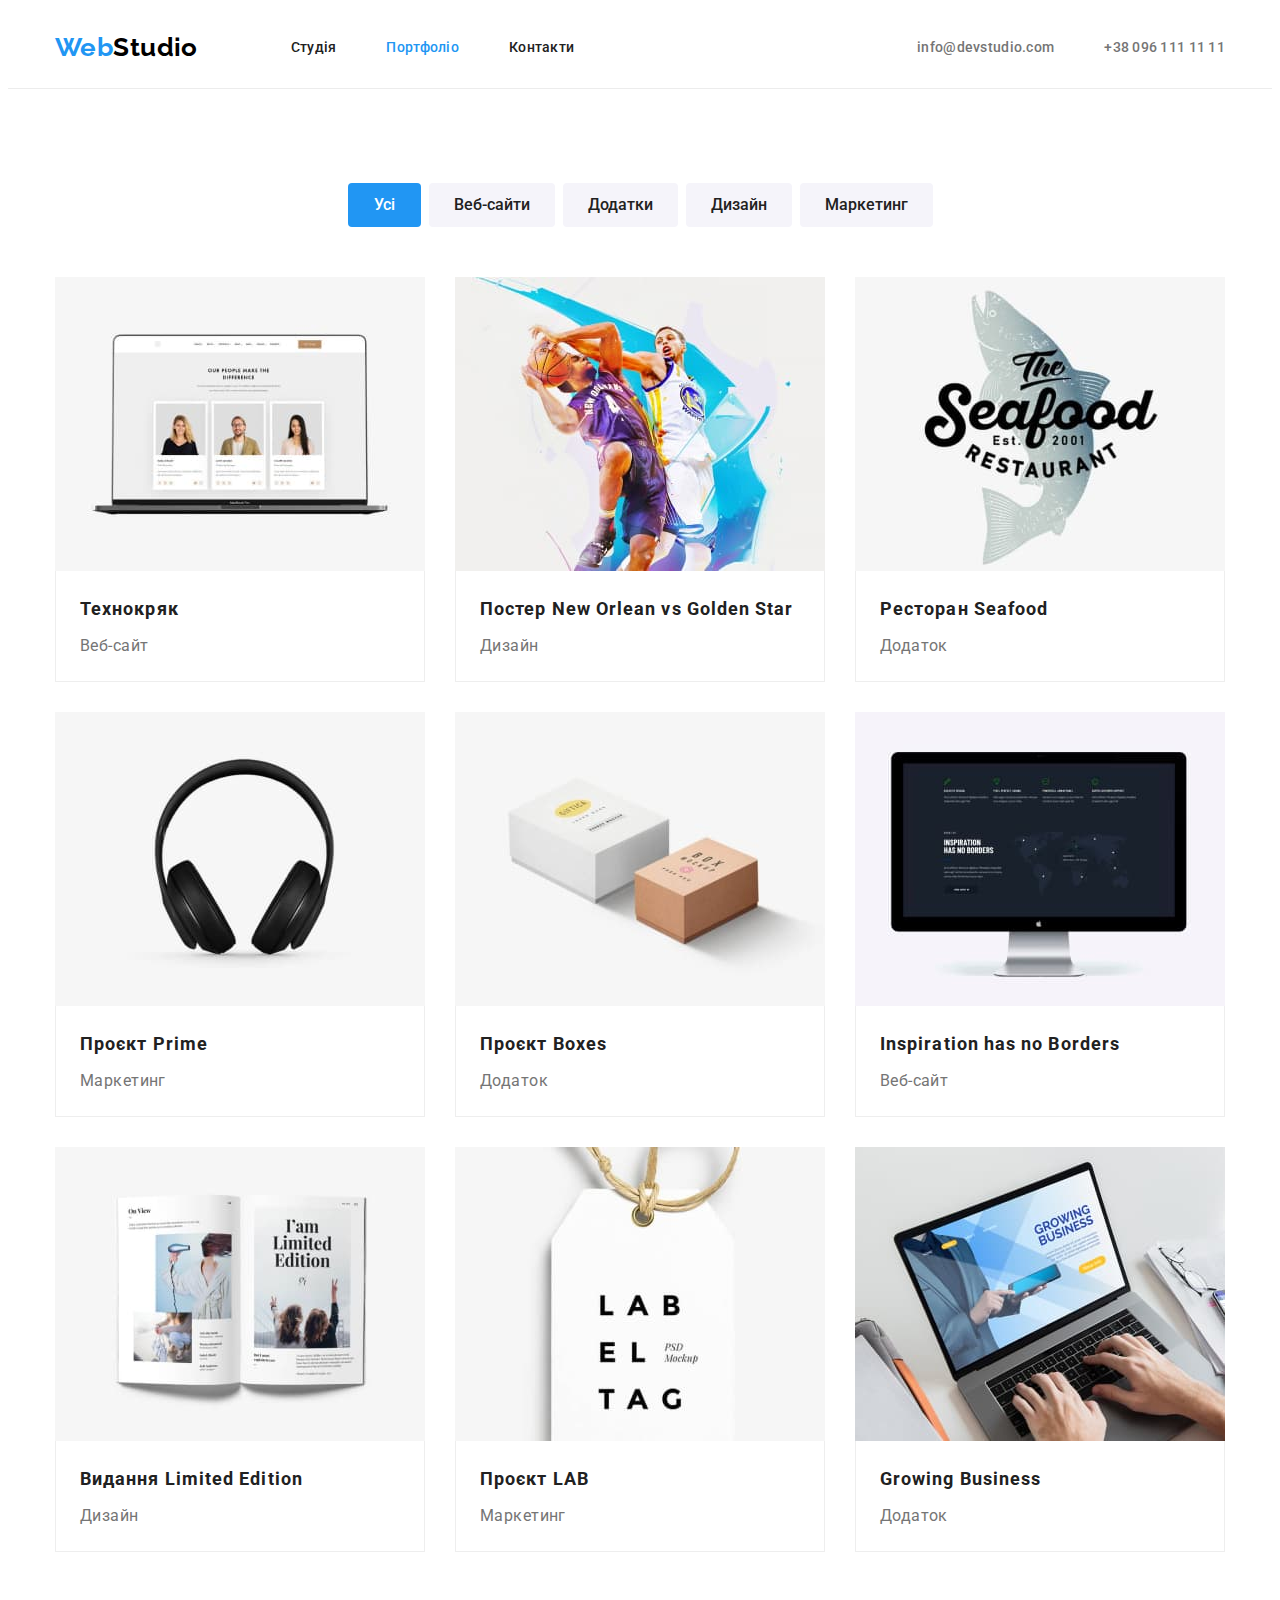
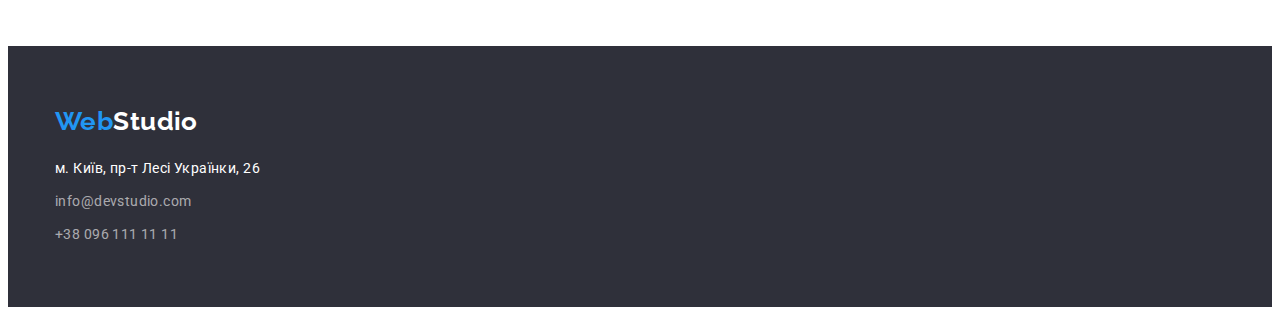
==== commit 00fccdb9: "правка секції about" ====
--- a/portfolio.html
+++ b/portfolio.html
@@ -21,10 +21,10 @@
             <nav class="site-nav">
                 <ul class="header-list list">
                     <li class="header-item">
-                        <a class="header-link link current" href="./index.html">Студія</a>
+                        <a class="header-link link" href="./index.html">Студія</a>
                     </li>
                     <li class="header-item">
-                        <a  class="header-link link" href="./portfolio.html">Портфоліо</a>
+                        <a  class="header-link link current" href="./portfolio.html">Портфоліо</a>
                     </li>
                     <li class="header-item">
                         <a class="header-link link" href="">Контакти</a>
--- a/css/styles.css
+++ b/css/styles.css
@@ -203,6 +203,11 @@
 }
 
 /* about */
+
+.about {
+    padding-top: 0;
+}
+
 .abot-list {
     display: flex;
     justify-content: space-between;
